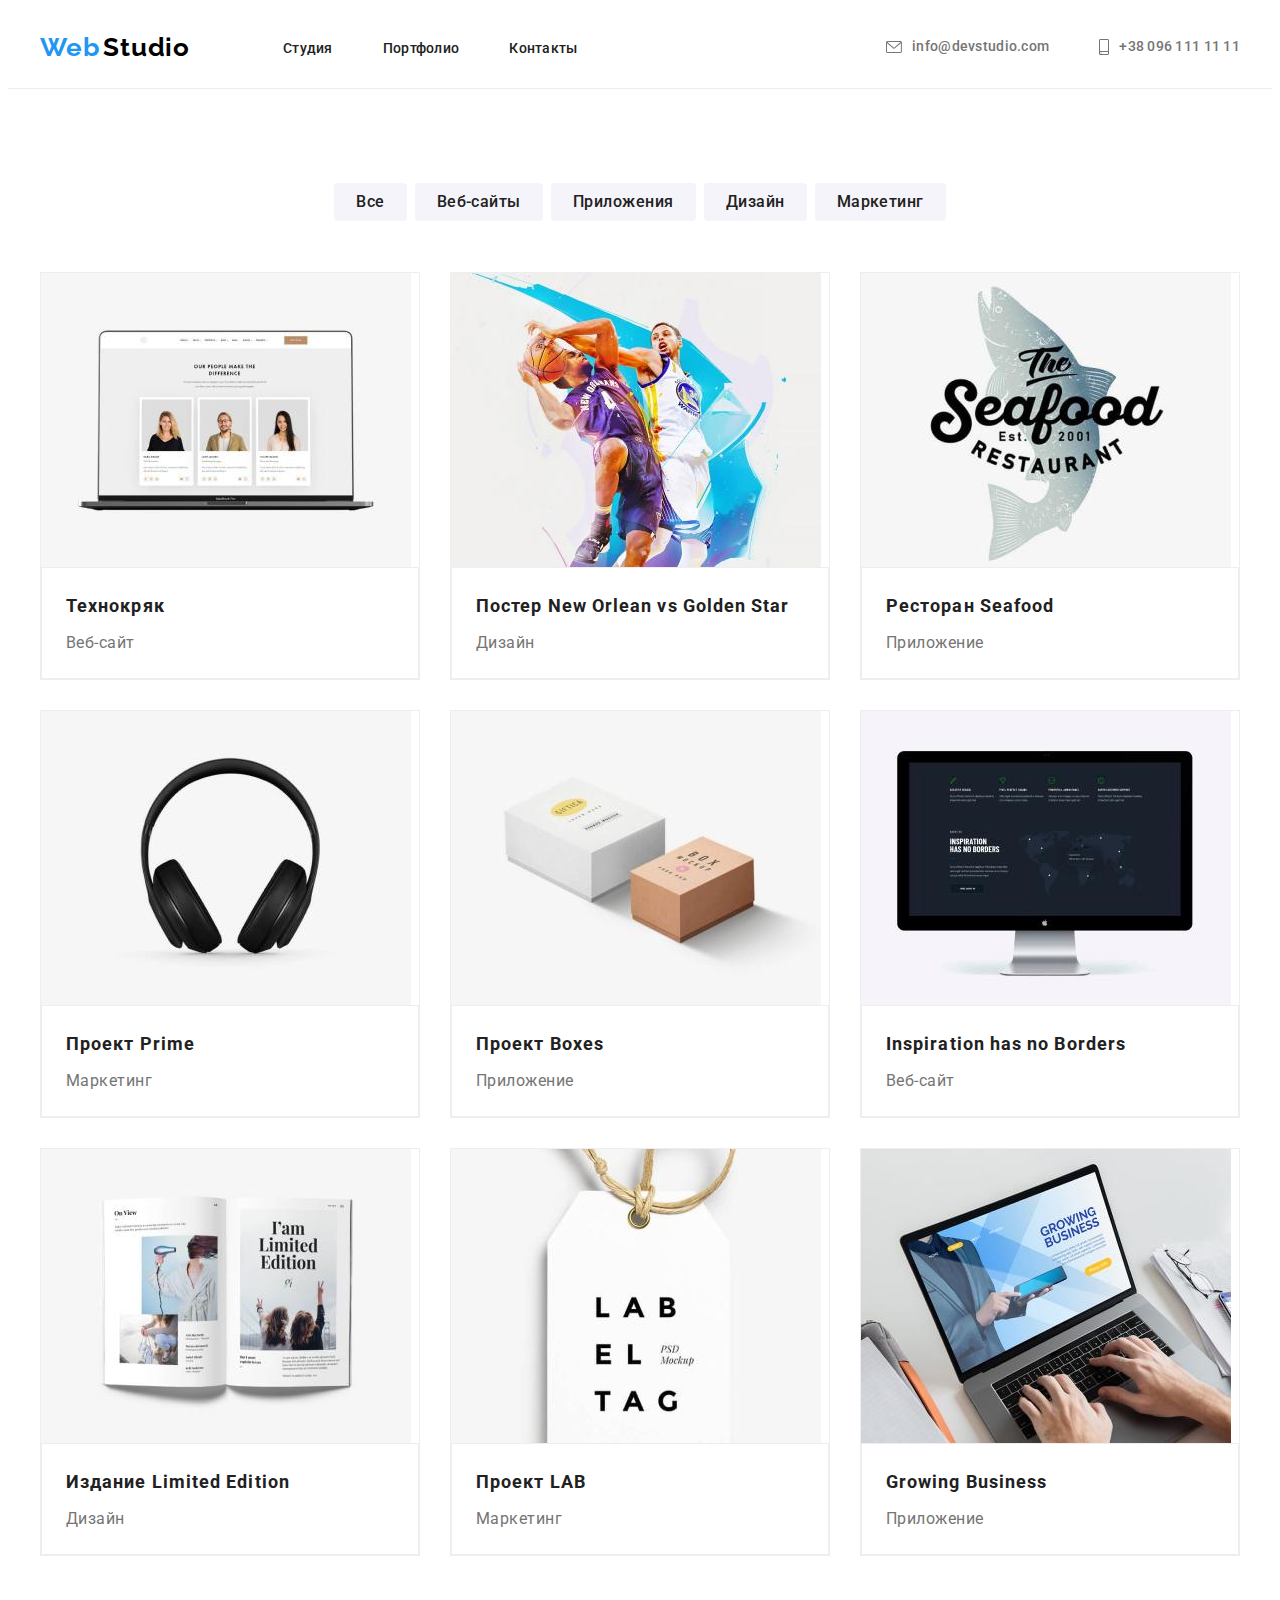
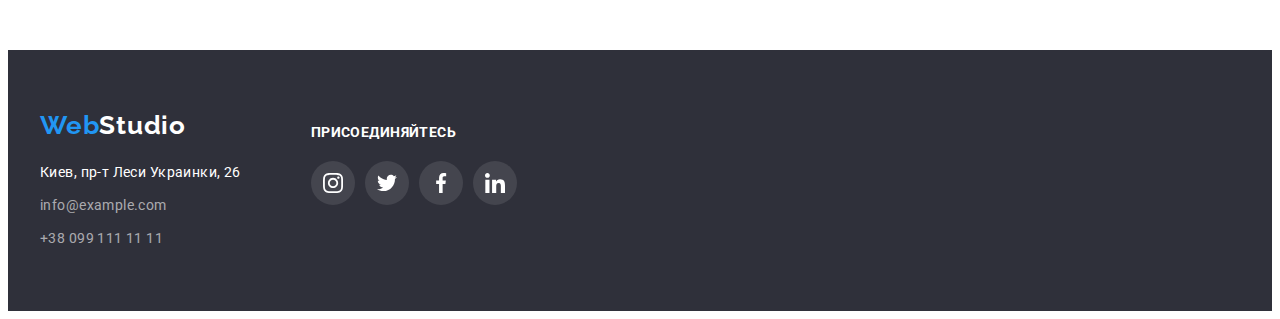
==== portfolio.html @ 740bf36c "dz-5" ====
<!DOCTYPE html>
<html lang="ru">

<head>
  <meta charset="UTF-8" />
  <meta http-equiv="X-UA-Compatible" content="IE=edge" />
  <meta name="viewport" content="width=device-width, initial-scale=1.0" />
  <title>Document</title>
  <link rel="preconnect" href="https://fonts.googleapis.com" />
  <link rel="preconnect" href="https://fonts.gstatic.com" crossorigin />
  <link rel="preconnect" href="https://fonts.googleapis.com" />
  <link rel="preconnect" href="https://fonts.gstatic.com" crossorigin />
  <link href="https://fonts.googleapis.com/css2?family=Raleway:wght@700&family=Roboto:wght@400;500;700;900&display=swap"
    rel="stylesheet" />
  <link rel="stylesheet" href="https://cdnjs.cloudflare.com/ajax/libs/modern-normalize/1.1.0/modern-normalize.min.css"
    integrity="sha512-wpPYUAdjBVSE4KJnH1VR1HeZfpl1ub8YT/NKx4PuQ5NmX2tKuGu6U/JRp5y+Y8XG2tV+wKQpNHVUX03MfMFn9Q=="
    crossorigin="anonymous" referrerpolicy="no-referrer" />
  <link rel="stylesheet" href="css/styles.css" />
</head>

<body>
  <header>
    <div class="header-container container">
      <nav class="header-nav">
        <div class="header-logo">
          <a href="" class="link">
            <span class="logo-first">Web</span>
            <span class="logo-second-dark">Studio</span>
          </a>
        </div>
        <ul class="header-nav list">
          <li class="header-nav-item">
            <a href="index.html" class="link menu-link change-color">Студия</a>
          </li>
          <li class="header-nav-item">
            <a href="" class="link menu-link change-color">Портфолио</a>
          </li>
          <li class="header-nav-item">
            <a href="" class="link menu-link change-color">Контакты</a>
          </li>
        </ul>
      </nav>
      <ul class="list header-contact">
        <li class="header-contact-item">
          <a href="mailto:info@devstudio.com" class="link contact-link change-color">
            <svg class="header-contact-icon" width="16" height="12">
              <use href="./images/sprite.svg#icon-envelope">
              </use>
            </svg>info@devstudio.com</a>
        </li>
        <li class="header-contact-item">
          <a href="tel:+38096111111" class="link contact-link change-color"><svg class="header-contact-icon" width="10"
              height="16">
              <use href="./images/sprite.svg#icon-smartphone">
              </use>
            </svg>+38 096 111 11 11</a>
        </li>
      </ul>
    </div>
  </header>
  <main>
    <section class="section">
      <div class="container pf-container">
        <div class="btn-container">
          <ul class="list btn-list">
            <li class="btn-item">
              <button class="pf-btn change-pf-btn" type="button">Все</button>
            </li>
            <li class="btn-item">
              <button class="pf-btn change-pf-btn" type="button">Веб-сайты</button>
            </li>
            <li class="btn-item">
              <button class="pf-btn change-pf-btn" type="button">Приложения</button>
            </li>
            <li class="btn-item">
              <button class="pf-btn change-pf-btn" type="button">Дизайн</button>
            </li>
            <l class="btn-item">
              <button class="pf-btn change-pf-btn" type="button">Маркетинг</button>
              </li>
          </ul>
        </div>
        <h1 class="visually-hidden"></h1>
        <h2 class="visually-hidden"></h2>
        <div class="portfolio">
          <ul class="list pf-list">
            <li class="pf-item">
              <div class="pf-picture-text">
                <img class="pf-img" src="./images/pf-01-tehnokryak.jpg" alt="Технокряк" width="370" height="294" />
                <p class="picture-text">Технокряк это современная площадка распространения коронавируса. Компании
                  используют эту платформу для цифрового шпионажа и атак на защищённые сервера конкурентов.</p>
              </div>
              <div class="pf-description">
                <h3 class="pf-project">Технокряк</h3>
                <p class="pf-group">Веб-сайт</p>
              </div>
            </li>
            <li class="pf-item">
              <div class="pf-picture-text">
                <img class="pf-img" src="./images/pf-02-poster.jpg" alt="Постер" width="370" height="294" />
                <p class="picture-text">Технокряк это современная площадка распространения коронавируса. Компании
                  используют эту платформу для цифрового шпионажа и атак на защищённые сервера конкурентов.</p>
              </div>
              <div class="pf-description">
                <h3 class="pf-project">
                  <span>Постер </span>
                  <span lang="en">New Orlean vs Golden Star</span>
                </h3>
                <p class="pf-group">Дизайн</p>
              </div>
            </li>
            <li class="pf-item">
              <div class="pf-picture-text">
                <img class="pf-img" src="./images/pf-03-restaurant.jpg" alt="Ресторан" width="370" height="294" />
                <p class="picture-text">Технокряк это современная площадка распространения коронавируса. Компании
                  используют эту платформу для цифрового шпионажа и атак на защищённые сервера конкурентов.</p>
              </div>
              <div class="pf-description">
                <h3 class="pf-project">
                  <span>Ресторан </span>
                  <span lang="en">Seafood</span>
                </h3>
                <p class="pf-group">Приложение</p>
              </div>
            </li>
            <li class="pf-item">
              <div class="pf-picture-text">
                <img class="pf-img" src="./images/pf-04-prime.jpg" alt="Проект Прайм" width="370" height="294" />
                <p class="picture-text">Технокряк это современная площадка распространения коронавируса. Компании
                  используют эту платформу для цифрового шпионажа и атак на защищённые сервера конкурентов.</p>
              </div>
              <div class="pf-description">
                <h3 class="pf-project">
                  <span>Проект </span>
                  <span lang="en">Prime</span>
                </h3>
                <p class="pf-group">Маркетинг</p>
              </div>
            </li>
            <li class="pf-item">
              <div class="pf-picture-text">
                <img class="pf-img" src="./images/pf-05-boxes.jpg" alt="Проект Коробки" width="370" height="294" />
                <p class="picture-text">Технокряк это современная площадка распространения коронавируса. Компании
                  используют эту платформу для цифрового шпионажа и атак на защищённые сервера конкурентов.</p>
              </div>
              <div class="pf-description">
                <h3 class="pf-project">
                  <span>Проект </span>
                  <span lang="en">Boxes</span>
                </h3>
                <p class="pf-group">Приложение</p>
              </div>
            </li>
            <li class="pf-item">
              <div class="pf-picture-text">
                <img class="pf-img" src="./images/pf-06-inspiration.jpg" alt="Вдохновение" width="370" height="294" />
                <p class="picture-text">Технокряк это современная площадка распространения коронавируса. Компании
                  используют эту платформу для цифрового шпионажа и атак на защищённые сервера конкурентов.</p>
              </div>
              <div class="pf-description">
                <h3 class="pf-project" lang="en">Inspiration has no Borders</h3>
                <p class="pf-group">Веб-сайт</p>
              </div>
            </li>
            <li class="pf-item">
              <div class="pf-picture-text">
                <img class="pf-img" src="./images/pf-07-edition.jpg" alt="Издание" width="370" height="294" />
                <p class="picture-text">Технокряк это современная площадка распространения коронавируса. Компании
                  используют эту платформу для цифрового шпионажа и атак на защищённые сервера конкурентов.</p>
              </div>
              <div class="pf-description">
                <h3 class="pf-project">
                  <span>Издание </span>
                  <span lang="en">Limited Edition</span>
                </h3>
                <p class="pf-group">Дизайн</p>
              </div>
            </li>
            <li class="pf-item">
              <div class="pf-picture-text">
                <img class="pf-img" src="./images/pf-08-lab.jpg" alt="Проект Лаб" width="370" height="294" />
                <p class="picture-text">Технокряк это современная площадка распространения коронавируса. Компании
                  используют эту платформу для цифрового шпионажа и атак на защищённые сервера конкурентов.</p>
              </div>
              <div class="pf-description">
                <h3 class="pf-project">
                  <span>Проект </span>
                  <span lang="en">LAB</span>
                </h3>
                <p class="pf-group">Маркетинг</p>
              </div>
            </li>
            <li class="pf-item">
              <div class="pf-picture-text">
                <img class="pf-img" src="./images/pf-09-growing.jpg" alt="Растущий бизнес" width="370" height="294" />
                <p class="picture-text">Технокряк это современная площадка распространения коронавируса. Компании
                  используют эту платформу для цифрового шпионажа и атак на защищённые сервера конкурентов.</p>
              </div>
              <div class="pf-description">
                <h3 class="pf-project" lang="en">Growing Business</h3>
                <p class="pf-group">Приложение</p>
              </div>
            </li>
          </ul>
        </div>
      </div>
    </section>
  </main>

  <footer class="background-color">
    <div class="container footer-container">
      <div class="footer-left">
        <div class="footer-logo">
          <a href="" class="link">
            <span class="logo-first">Web</span><span class="logo-second-light">Studio</span>
          </a>
        </div>
        <div class="footer-contact">
          <ul class="list footer-list">
            <li class="footer-item">
              <a href="" class="link footer-adress change-color">Киев, пр-т Леси Украинки, 26</a>
            </li>
            <li class="footer-item">
              <a href="mailto:info@example.com" class="link footer-mail change-color">info@example.com</a>
            </li>
            <li class="footer-item">
              <a href="tel:+38099111111" class="link footer-tel change-color">+38 099 111 11 11</a>
            </li>
          </ul>
        </div>
      </div>
      <div class="welcom">
        <p class="welcom-title">присоединяйтесь</p>
        <ul class="footer-social list social-list">
          <li class="footer-social-item">
            <a href="" class="footer-social-link">
              <svg class="footer-social-icon" width="20" height="20">
                <use href="./images/sprite.svg#icon-instagram">
                </use>
              </svg>
            </a>
          </li>
          <li class="footer-social-item">
            <a href="" class="footer-social-link">
              <svg class="footer-social-icon" width="20" height="20">
                <use href="./images/sprite.svg#icon-twitter">
                </use>
              </svg>
            </a>
          </li>
          <li class="footer-social-item">
            <a href="" class="footer-social-link">
              <svg class="footer-social-icon" width="20" height="20">
                <use href="./images/sprite.svg#icon-facebook">
                </use>
              </svg>
            </a>
          </li>
          <li class="footer-social-item">
            <a href="" class="footer-social-link">
              <svg class="footer-social-icon" width="20" height="20">
                <use href="./images/sprite.svg#icon-linkedin">
                </use>
              </svg>
            </a>
          </li>
        </ul>
      </div>
    </div>
  </footer>
</body>

</html>
---- css/styles.css ----
:root {
  --backgrоund-color: #2f303a;
  --title-color: #ffffff;
  --text-light-color: #ffffff;
  --text-dark-color: #000000;
  --text-second-color: #212121;
  --text-third-color: #757575;
  --accent-color: #2196f3;
}
p,
h1,
h2,
h3,
h4,
h5,
h6 {
  margin: 0;
}
ul {
  margin: 0;
  padding: 0;
}
button {
  cursor: pointer;
}

body {
  font-family: "Roboto", sans-serif;
  color: var(--text-second-color);
}

img {
  display: block;
  height: auto;
  max-width: 100%;
}
.container {
  width: 1200px;
  padding-left: 15px;
  padding-right: 15px;
  margin: 0 auto;
}
.section {
  padding-top: 94px;
  padding-bottom: 94px;
}

.list {
  list-style: none;
}
.link {
  text-decoration: none;
}
.logo-first {
  font-family: Raleway, sans-serif;
  font-style: normal;
  font-weight: bold;
  font-size: 26px;
  line-height: 1.19;
  letter-spacing: 0.03em;
  color: var(--accent-color);
}
.logo-second-dark {
  font-family: Raleway, sans-serif;
  font-style: normal;
  font-weight: bold;
  font-size: 26px;
  line-height: 1.19;
  letter-spacing: 0.03em;
  color: var(--text-dark-color);
}
.logo-second-light {
  font-family: Raleway, sans-serif;
  font-style: normal;
  font-weight: bold;
  font-size: 26px;
  line-height: 1.19;
  letter-spacing: 0.03em;
  color: var(--text-light-color);
}
.background-color {
  background-color: var(--backgrоund-color);
}
.section-title-second {
  font-weight: bold;
  font-size: 36px;
  line-height: 1.17;
  text-align: center;
  letter-spacing: 0.03em;
}
.change-color {
  transition-property: color;
  transition-duration: 250ms;
  transition-timing-function: cubic-bezier(0.4, 0, 0.2, 1);
}
.change-color:hover,
.change-color:focus {
  color: var(--accent-color);
}
.change-pf-btn:hover,
.change-pf-btn:focus {
  color: var(--text-light-color);
  background-color: var(--accent-color);
  box-shadow: 0px 3px 1px rgba(0, 0, 0, 0.1), 0px 1px 2px rgba(0, 0, 0, 0.08),
    0px 2px 2px rgba(0, 0, 0, 0.12);
}
.visually-hidden {
  position: absolute;
  width: 0px;
  height: 0px;
  margin: -1px;
  padding: 0;
  overflow: hidden;
  border: 0;
  clip: rect(0 0 0 0);
}

/*---------header-----------*/
header {
  box-sizing: border-box;
  padding-top: 24px;
  padding-bottom: 25px;
  border-bottom: 1px solid #ececec;
}
.header-container {
  display: flex;
  align-items: center;
}
.header-logo {
  margin-right: 93px;
}
.header-nav {
  display: flex;
}
.header-nav {
  display: flex;
  align-items: center;
}
.header-nav-item:not(:last-child) {
  margin-right: 50px;
}
.header-contact {
  display: flex;
  margin-left: auto;
  text-decoration: none;
}
.header-contact-item {
  display: flex;
}

.header-contact-item:not(:last-child) {
  margin-right: 50px;
}
.header-contact-link {
  display: flex;
}
.header-contact-icon {
  fill: var(--text-third-color);
  text-decoration: none;
  margin-right: 10px;
  transition-property: fill;
  transition-duration: 250ms;
  transition-timing-function: cubic-bezier(0.4, 0, 0.2, 1);
}

.menu-link {
  font-weight: 500;
  font-size: 14px;
  line-height: 1.14;
  letter-spacing: 0.02em;
  color: var(--text-second-color);
  position: relative;
  display: inline-block;
  transition-property: color, fill;
  transition-duration: 250ms;
  transition-timing-function: cubic-bezier(0.4, 0, 0.2, 1);
}
.menu-link::after {
  display: block;
  position: absolute;
  content: "";
  width: 100%;
  height: 0;
  left: 0;
  bottom: -32px;
  background: var(--accent-color);
  border-radius: 2px;
  transition-property: height;
  transition-duration: 250ms;
  transition-timing-function: cubic-bezier(0.4, 0, 0.2, 1);
}

.menu-link:hover:after,
.menu-link:focus:after {
  height: 4px;
}

.contact-link {
  font-weight: 500;
  font-size: 14px;
  line-height: 1.14;
  letter-spacing: 0.02em;
  color: var(--text-third-color);
  display: flex;
  align-items: center;
  transition: color 300ms linear;
}

.change-color:hover .header-contact-icon,
.change-color:focus .header-contact-icon {
  fill: var(--accent-color);
}

/*---------hero-----------*/
.hero {
  padding-top: 200px;
  padding-bottom: 200px;
  width: 1600px;
  height: 600px;
  left: 0px;
  top: 80px;
  background-image: linear-gradient(
      90deg,
      rgba(2, 0, 36, 1) 0%,
      rgba(9, 9, 121, 1) 0%,
      rgba(47, 48, 58, 0.4) 0%
    ),
    url(../images/hero-01.jpg);
  background-repeat: no-repeat;
  background-size: cover;
  background-position: center;
  margin: 0 auto;
}

.hero-title {
  font-weight: 900;
  font-size: 44px;
  line-height: 1.36;
  text-align: center;
  letter-spacing: 0.06em;
  text-transform: uppercase;
  color: var(--title-color);
  display: flex;
  width: 696px;
  margin: 0px auto 30px auto;
}
.hero-btn {
  background-color: var(--accent-color);
  font-weight: bold;
  font-size: 16px;
  line-height: 1.875;
  align-items: center;
  text-align: center;
  letter-spacing: 0.06em;
  color: var(--text-light-color);
  display: flex;
  padding: 10px 32px;
  margin: 0 auto;
  box-shadow: 0px 4px 4px rgba(0, 0, 0, 0.15);
  border: none;
  border-radius: 4px;
}

/*---------benefits-----------*/
.benefits-container {
  display: flex;
}
.benefits-list {
  display: flex;
  margin-right: -30px;
}
.benefits-item {
  flex-basis: (calc(100% - 90px) / 4);
  margin-right: 30px;
}
.benefits-item:last-child {
  margin-right: 0;
}
.benefits-link {
  width: 270px;
  height: 120px;
  background-color: #f5f4fa;
  display: flex;
  align-items: center;
  justify-content: center;
  margin-bottom: 30px;
}

.benefits-title {
  font-weight: bold;
  font-size: 14px;
  line-height: 1.14;
  letter-spacing: 0.03em;
  text-transform: uppercase;
  width: 270px;
  height: 16px;
  margin-bottom: 10px;
}
.benefits-text {
  font-size: 14px;
  line-height: 1.71;
  letter-spacing: 0.03em;
  color: var(--text-third-color);
  width: 270px;
  height: 75px;
}

/*---------works-----------*/
.works {
  padding-bottom: 94px;
}
.works-title {
  text-align: center;
  margin: 0px auto 50px auto;
}
.works-list {
  display: flex;
}
.works-item {
  flex-basis: (calc(100% - 60px) / 3);
  margin-right: 30px;
}
.works-item:last-child {
  margin-right: 0;
}
.work-picture-text {
  position: relative;
  box-sizing: border-box;
}
.work-text {
  position: absolute;
  bottom: 70px;
  left: 0;
  color: var(--text-light-color);
  font-weight: 700;
  font-size: 14px;
  line-height: 1.14;
  text-align: center;
  letter-spacing: 0.03em;
  text-transform: uppercase;
  background-color: rgba(47, 48, 58, 0.8);
  height: 70px;
  width: 370px;
  padding: 27px 82px;
  transform: translateY(100%);
}

/*---------command-----------*/
.command-section {
  background: #f5f4fa;
}

.command-title {
  text-align: center;
  margin: 0px auto 50px auto;
}
.command-list {
  display: flex;
}
.command-item {
  flex-basis: (calc(100% - 90px) / 4);
  margin-right: 30px;
  background: #ffffff;
  box-shadow: 0px 1px 3px rgba(0, 0, 0, 0.12), 0px 1px 1px rgba(0, 0, 0, 0.14),
    0px 2px 1px rgba(0, 0, 0, 0.2);
  border-radius: 0px 0px 4px 4px;
}
.command-item:last-child {
  margin-right: 0;
}
.command-item-name {
  padding-top: 30px;
  padding-bottom: 30px;
}
.command-name {
  font-weight: 500;
  font-size: 16px;
  line-height: 1.19;
  text-align: center;
  letter-spacing: 0.03em;
  margin-bottom: 10px;
}
.command-position {
  font-size: 16px;
  line-height: 1.19;
  text-align: center;
  letter-spacing: 0.03em;
  color: var(--text-third-color);
  margin-bottom: 16px;
}
.social-list {
  display: flex;
  justify-content: center;
}
.social-item {
  width: 44px;
  height: 44px;
  margin-right: 10px;
}

.social-item:last-child {
  margin-right: 0;
}
.social-icon {
  fill: #afb1b8;
  transition-property: fill;
  transition-duration: 250ms;
  transition-timing-function: cubic-bezier(0.4, 0, 0.2, 1);
}
.social-link {
  width: 100%;
  height: 100%;
  background-color: var(--text-light-color);
  border-radius: 50%;
  display: flex;
  align-items: center;
  justify-content: center;
  transition-property: background-color;
  transition-duration: 250ms;
  transition-timing-function: cubic-bezier(0.4, 0, 0.2, 1);
}
.social-link:hover,
.social-link:focus {
  background-color: var(--accent-color);
}

.social-link:hover .social-icon,
.social-link:focus .social-icon {
  fill: var(--text-light-color);
}

/*---------client-----------*/
.client-title {
  text-align: center;
  margin: 0px auto 50px auto;
}

.client-list {
  display: flex;
  justify-content: center;
}
.client-item {
  width: 170px;
  height: 92px;
  margin-right: 30px;
  display: flex;
  align-items: center;
  justify-content: center;
}
.client-item:last-child {
  margin-right: 0;
}
.client-icon {
  fill: #afb1b8;
  transition-property: fill;
  transition-duration: 250ms;
  transition-timing-function: cubic-bezier(0.4, 0, 0.2, 1);
}
.client-link {
  width: 100%;
  height: 100%;
  display: flex;
  align-items: center;
  justify-content: center;
  border: 1px solid;
  border-color: #afb1b8;
  box-sizing: border-box;
  border-radius: 4px;
  transition-property: border-color;
  transition-duration: 250ms;
  transition-timing-function: cubic-bezier(0.4, 0, 0.2, 1);
}

.client-link:hover,
.client-link:focus {
  outline: none;
  border-color: var(--accent-color);
}

.client-link:hover .client-icon,
.client-link:focus .client-icon {
  fill: var(--accent-color);
}

/*---------footer-----------*/
footer {
  padding-top: 60px;
  padding-bottom: 60px;
}
.footer-item {
  margin-bottom: 9px;
}
.footer-item:last-child {
  margin-bottom: 0;
}
.footer-logo {
  margin-bottom: 20px;
}
.footer-adress {
  font-size: 14px;
  line-height: 1.71;
  letter-spacing: 0.03em;
  color: var(--text-light-color);
  transition-property: color;
  transition-duration: 250ms;
  transition-timing-function: cubic-bezier(0.4, 0, 0.2, 1);
}
.footer-mail {
  font-size: 14px;
  line-height: 1.71;
  letter-spacing: 0.03em;
  color: rgba(255, 255, 255, 0.6);
}
.footer-tel {
  font-size: 14px;
  line-height: 1.71;
  letter-spacing: 0.03em;
  color: rgba(255, 255, 255, 0.6);
}
.footer-container {
  display: flex;
}
.welcom {
  margin-left: 70px;
}
.welcom-title {
  font-family: Roboto;
  font-weight: bold;
  font-size: 14px;
  line-height: 1.14;
  letter-spacing: 0.03em;
  text-transform: uppercase;
  color: #ffffff;
  margin-bottom: 20px;
  margin-top: 15px;
}
.footer-social-list {
  display: flex;
  justify-content: center;
}
.footer-social-item {
  width: 44px;
  height: 44px;
  margin-right: 10px;
}
.footer-social-item:last-child {
  margin-right: 0;
}
.footer-social-icon {
  fill: var(--text-light-color);
}
.footer-social-link {
  width: 100%;
  height: 100%;
  background-color: rgba(255, 255, 255, 0.1);
  border-radius: 50%;
  display: flex;
  align-items: center;
  justify-content: center;
  transition-property: background-color;
  transition-duration: 250ms;
  transition-timing-function: cubic-bezier(0.4, 0, 0.2, 1);
}

.footer-social-link:hover,
.footer-social-link:focus {
  background-color: var(--accent-color);
}

/*---------portfolio-----------*/

.btn-container {
  margin-bottom: 35px;
}
.portfolio {
  margin-left: -30px;
  margin-bottom: -30px;
}
.btn-list {
  padding-bottom: 16px;
  display: flex;
  justify-content: center;
}
.btn-item:not(:last-child) {
  margin-right: 8px;
}
.btn-item:last-child {
  margin-right: 0;
}

.pf-btn {
  font-family: Roboto;
  font-weight: 500;
  font-size: 16px;
  line-height: 1.625;
  text-align: center;
  letter-spacing: 0.03em;
  color: var(--text-second-color);
  background-color: #f5f4fa;
  border: none;
  height: 38px;
  padding: 6px 22px;
  border-radius: 4px;
  transition-property: color, background-color, box-shadow;
  transition-duration: 250ms;
  transition-timing-function: cubic-bezier(0.4, 0, 0.2, 1);
}

.pf-list {
  display: flex;
  flex-wrap: wrap;
}
.pf-item {
  flex-basis: calc((100% - 90px) / 3);
  margin-left: 30px;
  margin-bottom: 30px;
  background: #ffffff;
  border: 1px solid #eeeeee;
  box-sizing: border-box;
  transition-property: box-shadow;
  transition-duration: 250ms;
  transition-timing-function: cubic-bezier(0.4, 0, 0.2, 1);
}
.pf-item:hover .picture-text {
  transform: translateY(0);
}

.pf-item:hover,
.pf-item:focus {
  box-shadow: 0px 1px 1px rgba(0, 0, 0, 0.12), 0px 4px 4px rgba(0, 0, 0, 0.06),
    1px 4px 6px rgba(0, 0, 0, 0.16);
}

.pf-item:nth-last-child(- n + 3) {
  margin-bottom: 0;
}
.pf-description {
  padding: 20px 24px;
  border: 1px solid #eeeeee;
}
.pf-project {
  font-weight: bold;
  font-size: 18px;
  line-height: 2;
  height: 36px;
  letter-spacing: 0.06em;
  margin-bottom: 4px;
}
.pf-group {
  font-size: 16px;
  line-height: 1.875;
  letter-spacing: 0.03em;
  height: 30px;
  color: var(--text-third-color);
}

.pf-picture-text {
  position: relative;
  box-sizing: border-box;
  overflow: hidden;
}

.picture-text {
  position: absolute;
  padding: 63px 24px;
  top: 0;
  left: 0;
  font-size: 18px;
  line-height: 1.56;
  letter-spacing: 0.03em;
  color: var(--text-light-color);
  background-color: rgba(33, 150, 243, 0.9);
  height: 100%;
  transform: translateY(100%);
  transition-property: transform;
  transition-duration: 250ms;
  transition-timing-function: cubic-bezier(0.4, 0, 0.2, 1);
}

.backdrop {
  width: 100vw;
  height: 100vh;
  background-color: rgba(157, 164, 189, 0.5);
  position: fixed;
  top: 0;
  transition: opacity 250ms linear, visibility 250ms linear;
}

.modal {
  position: absolute;
  width: 528px;
  min-height: 581px;
  left: 50%;
  top: 50%;
  transform: translate(-50%, -50%);

  background: #ffffff;
  box-shadow: 0px 1px 3px rgba(0, 0, 0, 0.12), 0px 1px 1px rgba(0, 0, 0, 0.14),
    0px 2px 1px rgba(0, 0, 0, 0.2);
  border-radius: 4px;
}

.modal-btn {
  position: absolute;
  width: 30px;
  height: 30px;
  right: 8px;
  top: 8px;

  background: #ffffff;
  border: 1px solid rgba(0, 0, 0, 0.1);
  box-sizing: border-box;
  border-radius: 50%;
  display: flex;
  align-items: center;
  justify-content: center;
}

.backdrop.is-hidden {
  visibility: hidden;
  opacity: 0;
  pointer-events: none;
}
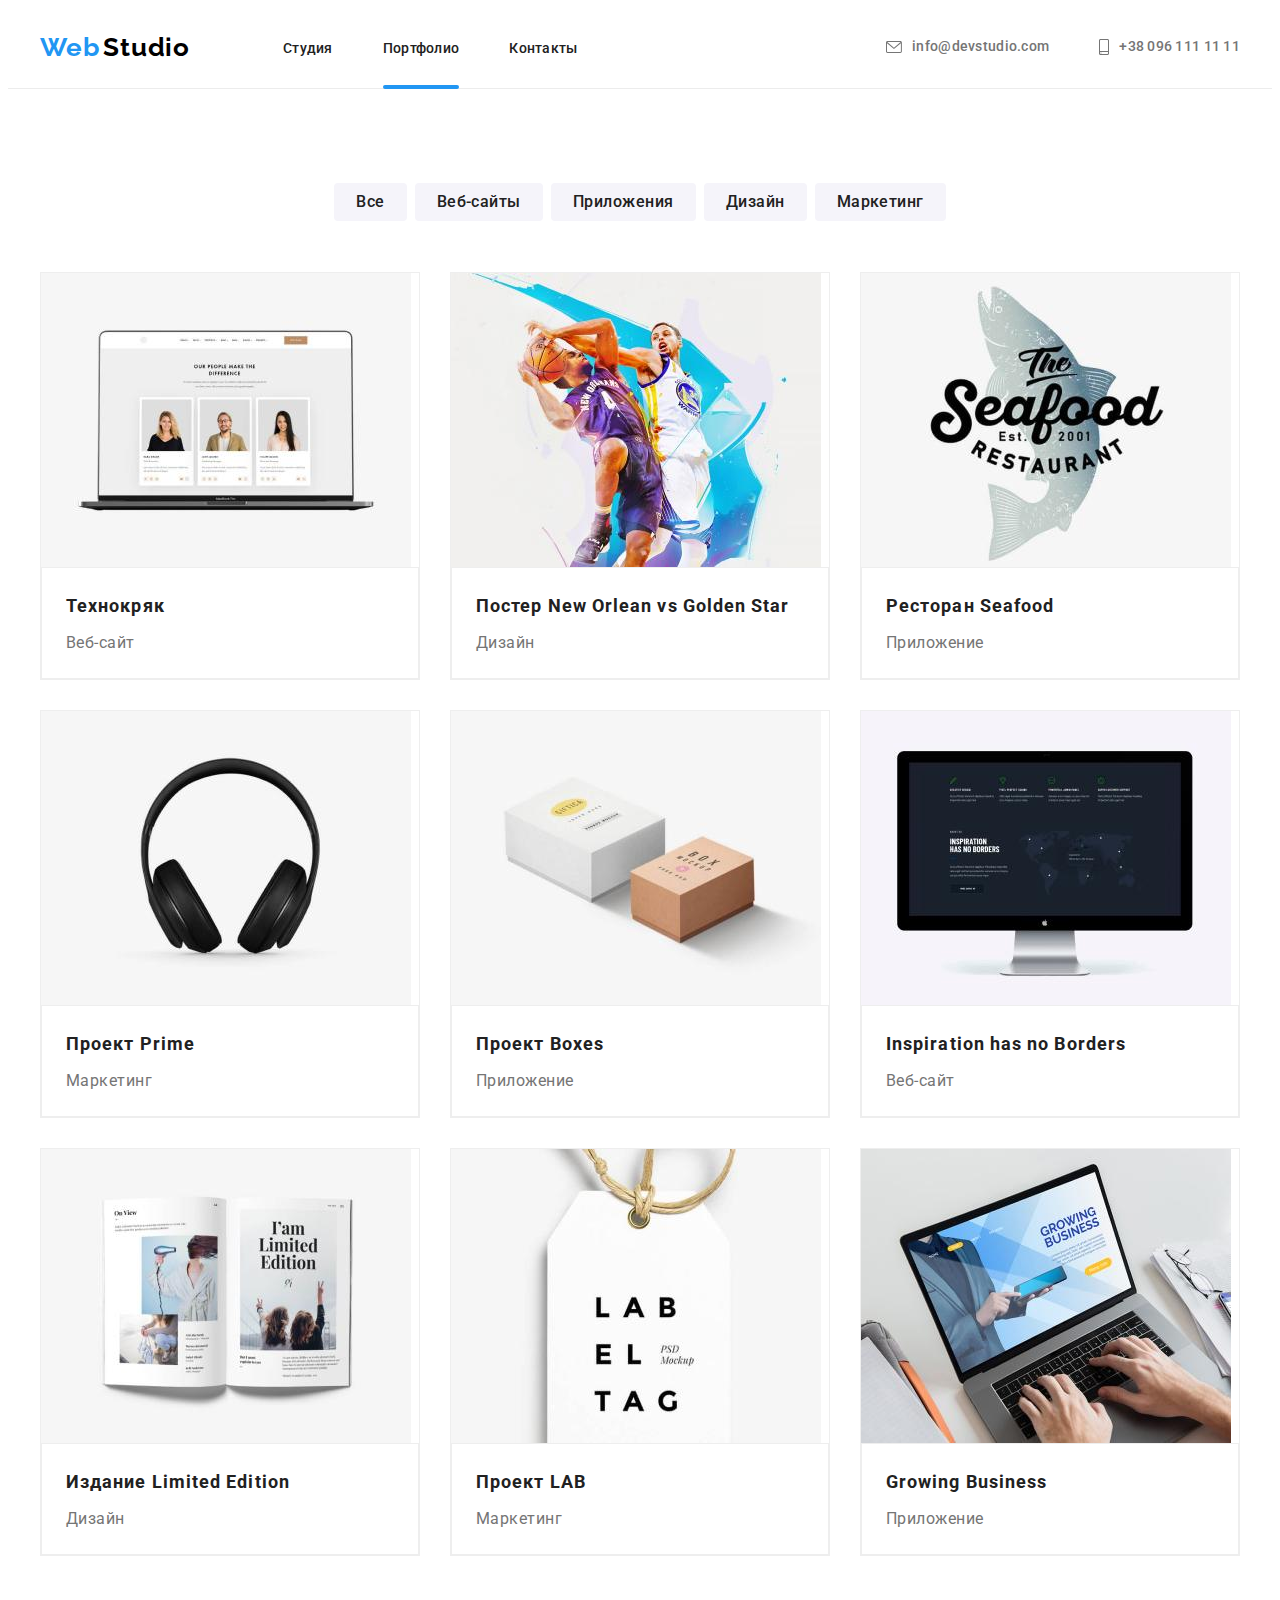
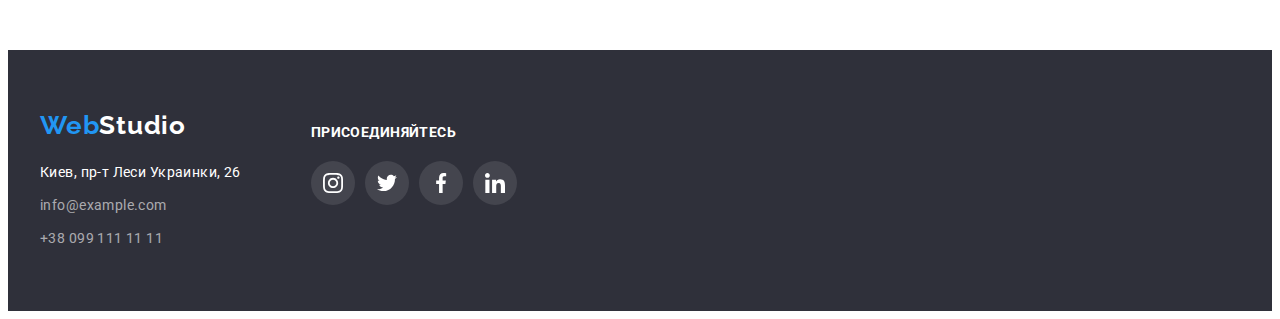
==== commit 6aab3328: "fix underline modal" ====
--- a/portfolio.html
+++ b/portfolio.html
@@ -33,7 +33,7 @@
             <a href="index.html" class="link menu-link change-color">Студия</a>
           </li>
           <li class="header-nav-item">
-            <a href="" class="link menu-link change-color">Портфолио</a>
+            <a href="" class="link menu-link change-color menu-link-underline">Портфолио</a>
           </li>
           <li class="header-nav-item">
             <a href="" class="link menu-link change-color">Контакты</a>
--- a/css/styles.css
+++ b/css/styles.css
@@ -175,12 +175,12 @@
   transition-duration: 250ms;
   transition-timing-function: cubic-bezier(0.4, 0, 0.2, 1);
 }
-.menu-link::after {
+.menu-link-underline::after {
   display: block;
   position: absolute;
   content: "";
   width: 100%;
-  height: 0;
+  height: 4px;
   left: 0;
   bottom: -32px;
   background: var(--accent-color);
@@ -190,10 +190,10 @@
   transition-timing-function: cubic-bezier(0.4, 0, 0.2, 1);
 }
 
-.menu-link:hover:after,
+/*.menu-link:hover:after,
 .menu-link:focus:after {
   height: 4px;
-}
+}*/
 
 .contact-link {
   font-weight: 500;
@@ -721,3 +721,4 @@
   opacity: 0;
   pointer-events: none;
 }
+
